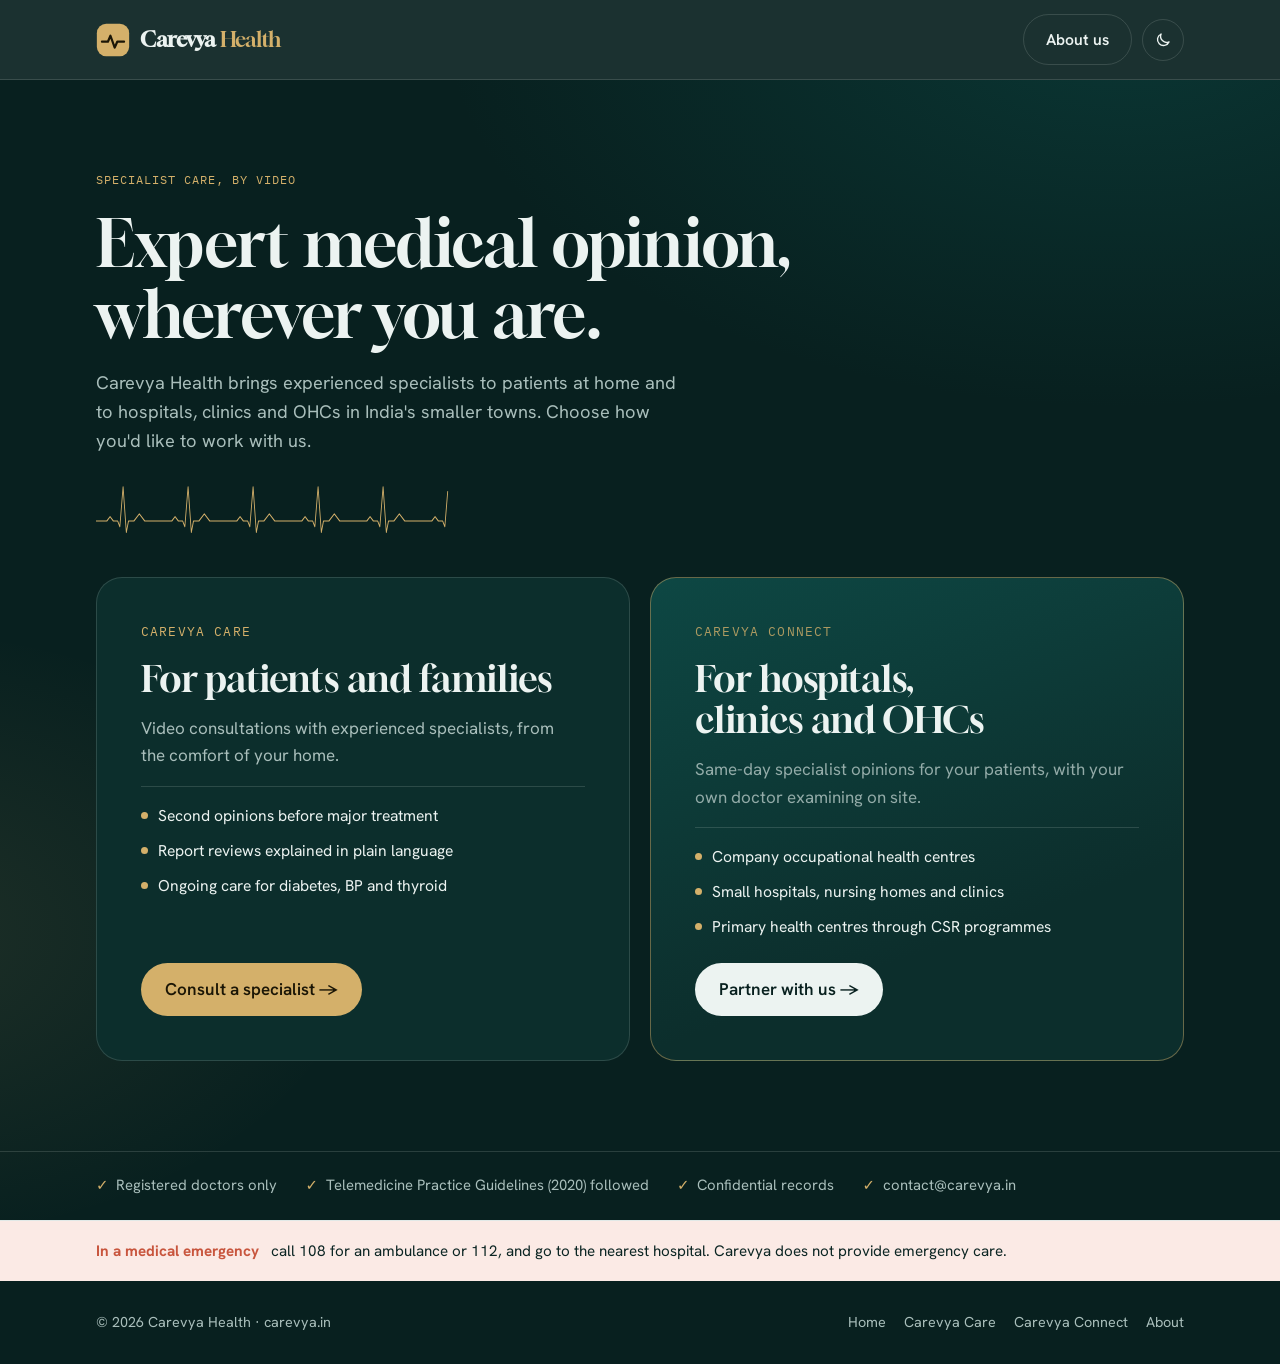
==== index.html @ 9365d1e3 "Add files via upload" ====
<!doctype html>
<html lang="en">
<head>
<meta charset="utf-8">
<meta name="viewport" content="width=device-width, initial-scale=1, viewport-fit=cover">
<title>Carevya Health</title>
<meta name="claude:viewport-fit-sides" content="cover">
<meta name="description" content="Specialist care by video, for patients and families (Carevya Care) and for hospitals, clinics and OHCs (Carevya Connect).">
<link rel="preconnect" href="https://fonts.googleapis.com">
<link rel="preconnect" href="https://fonts.gstatic.com" crossorigin>
<link rel="stylesheet" href="https://fonts.googleapis.com/css2?family=Gloock&family=Hanken+Grotesk:wght@400;500;600&family=IBM+Plex+Mono:wght@400;500&family=Mukta:wght@500&display=swap">
<link rel="stylesheet" href="styles.css">
<script>try{var t=localStorage.getItem("carevya-theme");if(t=="dark"||t=="light")document.documentElement.setAttribute("data-theme",t)}catch(e){}</script>
</head>
<body>
<header class="bar night">
  <div class="wrap">
    <a class="brand" href="index.html" aria-label="Carevya Health home">
      <svg class="brand-mark" viewBox="0 0 40 40" aria-hidden="true">
        <rect x="1" y="1" width="38" height="38" rx="11" fill="var(--accent)"/>
        <path d="M7 22h7l3-7 5 14 3-7h8" fill="none" stroke="var(--accent-ink)" stroke-width="2.6" stroke-linecap="round" stroke-linejoin="round"/>
      </svg>
      <span class="brand-name">Carevya <span>Health</span></span>
    </a>
    <div class="bar-actions">
      <a class="btn btn-ghost" href="about.html">About us</a>
      <button class="theme-btn" id="themeBtn" type="button" aria-label="Switch to dark mode" title="Switch to dark mode"><svg viewBox="0 0 24 24" width="18" height="18" aria-hidden="true"><path id="themeIcon" d="M20 14.5A8 8 0 0 1 9.5 4a8 8 0 1 0 10.5 10.5z" fill="none" stroke="currentColor" stroke-width="1.8" stroke-linejoin="round"/></svg></button>
    </div>
  </div>
</header>

<main id="top" class="night gate-main">
  <section class="gate-hero night">
    <div class="wrap">
      <p class="eyebrow">Specialist care, by video</p>
      <h1>Expert medical opinion, wherever you are.</h1>
      <p class="lede">Carevya Health brings experienced specialists to patients at home and to hospitals, clinics and OHCs in India's smaller towns. Choose how you'd like to work with us.</p>
      <svg class="trace" viewBox="0 0 960 84" preserveAspectRatio="none" aria-hidden="true"><path d="M0 56 l20 0 l6 -6 l6 6 l8 0 l4 8 l6 -56 l6 64 l4 -16 l10 0 l10 -10 l10 10 l30 0 l20 0 l6 -6 l6 6 l8 0 l4 8 l6 -56 l6 64 l4 -16 l10 0 l10 -10 l10 10 l30 0 l20 0 l6 -6 l6 6 l8 0 l4 8 l6 -56 l6 64 l4 -16 l10 0 l10 -10 l10 10 l30 0 l20 0 l6 -6 l6 6 l8 0 l4 8 l6 -56 l6 64 l4 -16 l10 0 l10 -10 l10 10 l30 0 l20 0 l6 -6 l6 6 l8 0 l4 8 l6 -56 l6 64 l4 -16 l10 0 l10 -10 l10 10 l30 0 l20 0 l6 -6 l6 6 l8 0 l4 8 l6 -56 l6 64 l4 -16 l10 0 l10 -10 l10 10 l30 0 l20 0 l6 -6 l6 6 l8 0 l4 8 l6 -56 l6 64 l4 -16 l10 0 l10 -10 l10 10 l30 0 l20 0 l6 -6 l6 6 l8 0 l4 8 l6 -56 l6 64 l4 -16 l10 0 l10 -10 l10 10 l30 0"/></svg>
    </div>
  </section>

  <section class="gate night" id="choose" aria-label="Choose a service">
    <div class="wrap">
      <a class="door" href="care.html">
        <span class="brandline">Carevya Care</span>
        <h2>For patients and families</h2>
        <p>Video consultations with experienced specialists, from the comfort of your home.</p>
        <ul>
          <li>Second opinions before major treatment</li>
          <li>Report reviews explained in plain language</li>
          <li>Ongoing care for diabetes, BP and thyroid</li>
        </ul>
        <div class="go"><span>Consult a specialist →</span></div>
      </a>
      <a class="door deep" href="connect.html">
        <span class="brandline">Carevya Connect</span>
        <h2>For hospitals, clinics and OHCs</h2>
        <p>Same-day specialist opinions for your patients, with your own doctor examining on site.</p>
        <ul>
          <li>Company occupational health centres</li>
          <li>Small hospitals, nursing homes and clinics</li>
          <li>Primary health centres through CSR programmes</li>
        </ul>
        <div class="go"><span>Partner with us →</span></div>
      </a>
    </div>
  </section>

  <section class="trust night" aria-label="Our standards">
    <div class="wrap">
      <span>Registered doctors only</span>
      <span>Telemedicine Practice Guidelines (2020) followed</span>
      <span>Confidential records</span>
      <span>contact@carevya.in</span>
    </div>
  </section>
</main>

<div class="emergency">
  <div class="wrap"><strong>In a medical emergency</strong> call 108 for an ambulance or 112, and go to the nearest hospital. Carevya does not provide emergency care.</div>
</div>
<footer class="night">
  <div class="wrap">
    <span>© <span id="yr">2026</span> Carevya Health · carevya.in</span>
    <nav aria-label="Footer"><a href="index.html">Home</a><a href="care.html">Carevya Care</a><a href="connect.html">Carevya Connect</a><a href="about.html">About</a></nav>
  </div>
</footer>
<script src="site.js"></script>
</body>
</html>
---- styles.css ----
/* Layout: midnight-emerald hero bands with brass details, porcelain content bands, 1120px column */
:root{
  --bg:#FFFFFF; --surface:#FFFFFF; --ink:#0B2523; --muted:#52686A; --line:#E1E9E7;
  --accent:#0E5C57; --accent-ink:#FFFFFF; --accent-soft:#E3EFEC;
  --gold:#B08A3E; --gold-soft:#F7F0E1;
  --warm:#C8553D; --warm-soft:#FBEAE5; --grid:#F2D3CD; --grid-strong:#E7B3AA;
  --night:#08201F; --night-2:#0C2E2C; --night-ink:#ECF3F1; --night-muted:#A9BEBB; --night-line:rgba(236,243,241,.14); --night-gold:#D4B06A;
  --display:"Gloock", "Georgia", "Times New Roman", serif;
  --body:"Hanken Grotesk", "Segoe UI", system-ui, -apple-system, sans-serif;
  --mono:"IBM Plex Mono", ui-monospace, "SFMono-Regular", Menlo, monospace;
  --deva:"Mukta", "Nirmala UI", "Noto Sans Devanagari", sans-serif;
  --radius:18px;
}
@media (prefers-color-scheme: dark){
  :root:not([data-theme="light"]){
    --bg:#071514; --surface:#0E2120; --ink:#E7F0EE; --muted:#9DB3B0; --line:#1F3634;
    --accent:#4FC1B4; --accent-ink:#04201D; --accent-soft:#11302D;
    --gold:#D4B06A; --gold-soft:#2A2416;
    --warm:#F08A73; --warm-soft:#3A2420; --grid:#2A2423; --grid-strong:#4A2E2A;
    --night:#041110; --night-2:#082120; --night-ink:#ECF3F1; --night-muted:#A9BEBB; --night-line:rgba(236,243,241,.12); --night-gold:#D4B06A;
    color-scheme:dark;
  }
}
:root[data-theme="dark"]{
  --bg:#071514; --surface:#0E2120; --ink:#E7F0EE; --muted:#9DB3B0; --line:#1F3634;
  --accent:#4FC1B4; --accent-ink:#04201D; --accent-soft:#11302D;
  --gold:#D4B06A; --gold-soft:#2A2416;
  --warm:#F08A73; --warm-soft:#3A2420; --grid:#2A2423; --grid-strong:#4A2E2A;
  --night:#041110; --night-2:#082120; --night-ink:#ECF3F1; --night-muted:#A9BEBB; --night-line:rgba(236,243,241,.12); --night-gold:#D4B06A;
  color-scheme:dark;
}
*,*::before,*::after{box-sizing:border-box}
html{scroll-behavior:smooth}
@media (prefers-reduced-motion: reduce){html{scroll-behavior:auto}}
body{background:var(--bg);color:var(--ink);font-family:var(--body);font-size:17px;line-height:1.6;-webkit-font-smoothing:antialiased}
body::before{content:"";position:fixed;inset:0 0 auto;height:env(safe-area-inset-top,0px);z-index:10;background:var(--bg)}
a{color:inherit}
:focus-visible{outline:2px solid var(--accent);outline-offset:3px;border-radius:6px}
.wrap{max-width:1120px;margin-inline:auto;padding-left:max(16px, env(safe-area-inset-left,0px));padding-right:max(16px, env(safe-area-inset-right,0px))}
h1,h2,h3{font-family:var(--display);line-height:1.12;margin:0;text-wrap:balance;letter-spacing:-.01em}
h1{font-size:clamp(2.1rem, 1.3rem + 3.4vw, 3.6rem);font-weight:750}
h2{font-size:clamp(1.65rem, 1.2rem + 1.8vw, 2.4rem);font-weight:650}
h3{font-size:1.18rem;font-weight:650}
p{margin:0}
.eyebrow{font-family:var(--mono);font-size:.78rem;letter-spacing:.08em;text-transform:uppercase;color:var(--accent)}
.lede{font-size:1.14rem;color:var(--muted);max-width:60ch}

/* Header */
header.bar{position:sticky;top:env(safe-area-inset-top,0px);z-index:20;background:color-mix(in srgb, var(--bg) 88%, transparent);backdrop-filter:blur(10px);-webkit-backdrop-filter:blur(10px);border-bottom:1px solid var(--line)}
.bar .wrap{display:flex;align-items:center;justify-content:space-between;gap:16px;padding-block:14px}
.brand{display:flex;align-items:center;gap:10px;text-decoration:none}
.brand-mark{width:34px;height:34px;flex:none}
.brand-name{font-family:var(--display);font-weight:750;font-size:1.3rem;letter-spacing:-.02em}
.brand-name span{color:var(--accent);font-weight:500}
nav.links{display:flex;gap:26px;align-items:center}
nav.links a{text-decoration:none;color:var(--muted);font-weight:500;font-size:.96rem}
nav.links a:hover{color:var(--ink)}
.btn{display:inline-flex;align-items:center;justify-content:center;gap:8px;font-family:var(--body);font-weight:600;font-size:.98rem;border-radius:999px;padding:12px 22px;text-decoration:none;border:1px solid transparent;cursor:pointer;transition:background .2s, color .2s, border-color .2s}
.btn-primary{background:var(--accent);color:var(--accent-ink)}
.btn-primary:hover{background:color-mix(in srgb, var(--accent) 86%, var(--ink))}
.btn-ghost{background:transparent;border-color:var(--line);color:var(--ink)}
.btn-ghost:hover{border-color:var(--accent);color:var(--accent)}
.menu-btn{display:none;background:none;border:1px solid var(--line);border-radius:10px;padding:8px 12px;color:var(--ink);font:inherit;font-size:.9rem;cursor:pointer}
@media (max-width: 860px){
  nav.links{display:none}
  .menu-btn{display:inline-block}
  .bar .btn{display:none}
  nav.links.open{display:flex;position:absolute;left:0;right:0;top:100%;flex-direction:column;align-items:flex-start;gap:4px;background:var(--surface);border-bottom:1px solid var(--line);padding:12px max(16px, env(safe-area-inset-right,0px)) 18px max(16px, env(safe-area-inset-left,0px))}
  nav.links.open a{padding:10px 0;font-size:1.05rem;width:100%}
}

/* Hero */
.hero{padding-block:clamp(40px, 6vw, 84px) clamp(48px, 7vw, 96px)}
.hero-grid{display:grid;grid-template-columns:1.05fr .95fr;gap:clamp(28px, 5vw, 64px);align-items:center}
.hero-copy{display:flex;flex-direction:column;gap:22px;min-width:0}
.hero-copy h1 em{font-style:normal;color:var(--accent)}
.deva{font-family:var(--deva);font-size:1.12rem;color:var(--warm);font-weight:500}
.hero-actions{display:flex;flex-wrap:wrap;gap:12px}
.hero-note{font-size:.92rem;color:var(--muted)}
.paper{position:relative;border-radius:22px;padding:clamp(18px, 3vw, 30px);
  background-color:var(--surface);
  background-image:
    linear-gradient(var(--grid-strong) 1px, transparent 1px),
    linear-gradient(90deg, var(--grid-strong) 1px, transparent 1px),
    linear-gradient(var(--grid) 1px, transparent 1px),
    linear-gradient(90deg, var(--grid) 1px, transparent 1px);
  background-size:40px 40px,40px 40px,8px 8px,8px 8px;
  border:1px solid var(--line);min-width:0}
.trace{display:block;width:100%;height:84px;margin-bottom:14px}
.trace path{fill:none;stroke:var(--warm);stroke-width:2;stroke-linejoin:round;stroke-linecap:round;stroke-dasharray:1400;stroke-dashoffset:0;animation:draw 2.4s ease-out}
@keyframes draw{from{stroke-dashoffset:1400}to{stroke-dashoffset:0}}
@media (prefers-reduced-motion: reduce){.trace path{animation:none}}
.paper-scale{position:absolute;top:14px;right:18px;font-family:var(--mono);font-size:.72rem;color:var(--muted);background:var(--surface);padding:2px 6px;border-radius:4px}
.consult{background:var(--surface);border:1px solid var(--line);border-radius:var(--radius);box-shadow:0 18px 40px -24px rgba(8,40,40,.35);overflow:hidden}
.consult-head{display:flex;justify-content:space-between;align-items:center;gap:10px;padding:14px 18px;border-bottom:1px solid var(--line);flex-wrap:wrap}
.live{display:inline-flex;align-items:center;gap:8px;font-family:var(--mono);font-size:.78rem;color:var(--muted)}
.dot{width:8px;height:8px;border-radius:50%;background:var(--warm);box-shadow:0 0 0 4px var(--warm-soft)}
.chip{display:inline-flex;align-items:center;gap:6px;font-size:.8rem;font-weight:600;padding:4px 10px;border-radius:999px;background:var(--accent-soft);color:var(--accent)}
.consult-body{padding:16px 18px;display:grid;gap:14px}
.site{display:flex;justify-content:space-between;gap:12px;flex-wrap:wrap}
.site b{font-weight:600}
.site small{color:var(--muted);font-size:.86rem}
.vitals{display:grid;grid-template-columns:repeat(4, minmax(0,1fr));gap:8px}
.vital{border:1px solid var(--line);border-radius:10px;padding:8px 10px;min-width:0}
.vital span{display:block;font-size:.72rem;color:var(--muted);text-transform:uppercase;letter-spacing:.06em}
.vital strong{font-family:var(--mono);font-weight:500;font-size:1.02rem;font-variant-numeric:tabular-nums}
.vital strong i{font-style:normal;font-size:.72rem;color:var(--muted);margin-left:2px}
.vital.flag{border-color:color-mix(in srgb, var(--warm) 55%, var(--line));background:var(--warm-soft)}
.attach{display:flex;justify-content:space-between;align-items:center;gap:10px;font-size:.92rem;border-top:1px dashed var(--line);padding-top:12px;flex-wrap:wrap}
.attach code{font-family:var(--mono);font-size:.82rem;color:var(--muted)}
.joining{display:flex;align-items:center;gap:12px;background:var(--accent-soft);border-radius:10px;padding:10px 12px}
.avatar{width:36px;height:36px;border-radius:50%;background:var(--accent);color:var(--accent-ink);display:grid;place-items:center;font-family:var(--display);font-weight:650;flex:none}
.joining p{font-size:.92rem}
.joining .t{margin-left:auto;font-family:var(--mono);font-size:.9rem;color:var(--accent);font-variant-numeric:tabular-nums}
.example-tag{margin-top:10px;font-size:.8rem;color:var(--muted);text-align:right}
@media (max-width: 900px){.hero-grid{grid-template-columns:1fr}}
@media (max-width: 460px){.vitals{grid-template-columns:repeat(2, minmax(0,1fr))}}

/* Sections */
section.band{padding-block:clamp(56px, 8vw, 104px);border-top:1px solid var(--line)}
.section-head{display:flex;flex-direction:column;gap:12px;margin-bottom:clamp(28px, 4vw, 44px);max-width:720px}
.who{display:grid;grid-template-columns:repeat(3, minmax(0,1fr));gap:20px}
.who article{background:var(--surface);border:1px solid var(--line);border-radius:var(--radius);padding:24px;display:flex;flex-direction:column;gap:10px;min-width:0}
.who .tag{font-family:var(--mono);font-size:.76rem;color:var(--warm);text-transform:uppercase;letter-spacing:.07em}
.who p{color:var(--muted);font-size:.98rem}
.who ul{margin:4px 0 0;padding-left:18px;color:var(--ink);font-size:.95rem;display:grid;gap:4px}
@media (max-width: 860px){.who{grid-template-columns:1fr}}

.steps{list-style:none;margin:0;padding:0;display:grid;grid-template-columns:repeat(4, minmax(0,1fr));gap:0;counter-reset:s;border-top:2px solid var(--ink)}
.steps li{padding:22px 22px 6px 0;display:flex;flex-direction:column;gap:8px;counter-increment:s;min-width:0}
.steps li::before{content:"Step " counter(s);font-family:var(--mono);font-size:.78rem;color:var(--accent);letter-spacing:.06em;text-transform:uppercase}
.steps p{color:var(--muted);font-size:.96rem}
@media (max-width: 860px){.steps{grid-template-columns:1fr 1fr;row-gap:12px}}
@media (max-width: 520px){.steps{grid-template-columns:1fr}}

.spec-wrap{display:grid;grid-template-columns:1fr 1.2fr;gap:clamp(28px, 5vw, 64px);align-items:start}
.spec-list{display:flex;flex-wrap:wrap;gap:10px}
.spec-list li{list-style:none;border:1px solid var(--line);background:var(--surface);border-radius:999px;padding:9px 16px;font-weight:500;font-size:.96rem}
.spec-list{margin:0;padding:0}
.assure{display:grid;gap:14px;margin-top:6px}
.assure div{display:flex;gap:12px;align-items:flex-start}
.tick{flex:none;width:22px;height:22px;border-radius:50%;background:var(--accent-soft);color:var(--accent);display:grid;place-items:center;font-size:.8rem;font-weight:700;margin-top:2px}
.assure p{color:var(--muted);font-size:.97rem}
.assure b{color:var(--ink);font-weight:600}
@media (max-width: 860px){.spec-wrap{grid-template-columns:1fr}}

.plans{display:grid;grid-template-columns:repeat(3, minmax(0,1fr));gap:20px}
.plan{border:1px solid var(--line);border-radius:var(--radius);padding:26px;display:flex;flex-direction:column;gap:14px;background:var(--surface);min-width:0}
.plan.feature{border-color:var(--accent);box-shadow:0 0 0 1px var(--accent) inset}
.plan .for{font-size:.92rem;color:var(--muted)}
.plan ul{margin:0;padding-left:18px;display:grid;gap:6px;font-size:.95rem;flex:1}
.plan .price{font-family:var(--mono);font-size:.86rem;color:var(--muted);border-top:1px solid var(--line);padding-top:12px}
@media (max-width: 860px){.plans{grid-template-columns:1fr}}

.centre{background:var(--accent);color:var(--accent-ink);border-top:none}
.centre .eyebrow{color:var(--accent-ink);opacity:.8}
.centre-grid{display:grid;grid-template-columns:1.1fr .9fr;gap:clamp(28px, 5vw, 64px);align-items:start}
.centre p.lede{color:var(--accent-ink);opacity:.86}
.centre-list{list-style:none;margin:0;padding:0;display:grid;gap:0;border-top:1px solid color-mix(in srgb, var(--accent-ink) 30%, transparent)}
.centre-list li{display:flex;justify-content:space-between;gap:16px;padding:14px 0;border-bottom:1px solid color-mix(in srgb, var(--accent-ink) 30%, transparent);font-weight:500}
.centre-list li span{opacity:.75;font-weight:400;text-align:right}
.centre .note{margin-top:18px;font-size:.92rem;opacity:.86}
.centre .deva{color:var(--accent-ink);opacity:.9}
.btn-light{background:var(--accent-ink);color:var(--accent)}
.btn-light:hover{background:color-mix(in srgb, var(--accent-ink) 88%, var(--accent))}
.centre :focus-visible{outline-color:var(--accent-ink)}
.hero-note a{color:var(--accent);font-weight:600}
@media (max-width: 860px){.centre-grid{grid-template-columns:1fr}}

.faq{display:grid;gap:0;border-top:1px solid var(--line);max-width:820px}
.faq details{border-bottom:1px solid var(--line);padding:18px 0}
.faq summary{cursor:pointer;font-weight:600;font-size:1.04rem;list-style:none;display:flex;justify-content:space-between;gap:16px}
.faq summary::-webkit-details-marker{display:none}
.faq summary::after{content:"+";font-family:var(--mono);color:var(--accent);font-size:1.2rem;line-height:1}
.faq details[open] summary::after{content:"–"}
.faq p{color:var(--muted);margin-top:10px;max-width:68ch}

.contact-grid{display:grid;grid-template-columns:.9fr 1.1fr;gap:clamp(28px, 5vw, 64px);align-items:start}
.reach{display:grid;gap:18px}
.reach .line{display:flex;flex-direction:column;gap:4px}
.reach .line span{font-size:.82rem;color:var(--muted);text-transform:uppercase;letter-spacing:.07em;font-family:var(--mono)}
.reach .line strong{font-size:1.12rem;font-weight:600;user-select:all}
form.enquiry{background:var(--surface);border:1px solid var(--line);border-radius:var(--radius);padding:clamp(20px, 3vw, 30px);display:grid;grid-template-columns:1fr 1fr;gap:16px;min-width:0}
.field{display:flex;flex-direction:column;gap:6px;min-width:0}
.field.full{grid-column:1 / -1}
label{font-size:.88rem;font-weight:600}
input,select,textarea{font:inherit;font-size:.98rem;color:var(--ink);background:var(--bg);border:1px solid var(--line);border-radius:10px;padding:11px 12px;width:100%}
textarea{min-height:96px;resize:vertical}
input:focus,select:focus,textarea:focus{outline:none;border-color:var(--accent);box-shadow:0 0 0 3px var(--accent-soft)}
.form-foot{grid-column:1 / -1;display:flex;flex-wrap:wrap;align-items:center;gap:12px;justify-content:space-between}
.form-foot small{color:var(--muted);font-size:.85rem;max-width:42ch}
.result{grid-column:1 / -1;border:1px dashed var(--accent);border-radius:10px;padding:16px;display:grid;gap:12px;background:var(--accent-soft)}
.result pre{margin:0;white-space:pre-wrap;font-family:var(--mono);font-size:.84rem;color:var(--ink)}
.result .row{display:flex;flex-wrap:wrap;gap:10px}
.err{color:var(--warm);font-size:.88rem;grid-column:1 / -1}
@media (max-width: 860px){.contact-grid{grid-template-columns:1fr}}
@media (max-width: 520px){form.enquiry{grid-template-columns:1fr}}

.emergency{background:var(--warm-soft);border-top:1px solid var(--line)}
.emergency .wrap{padding-block:18px;display:flex;gap:12px;align-items:center;flex-wrap:wrap;font-size:.95rem}
.emergency strong{color:var(--warm)}
footer{border-top:1px solid var(--line)}
footer .wrap{padding-block:30px;display:flex;justify-content:space-between;gap:16px;flex-wrap:wrap;color:var(--muted);font-size:.9rem}
footer nav{display:flex;gap:18px;flex-wrap:wrap}
footer a{text-decoration:none}
footer a:hover{color:var(--ink)}
.switch{font-weight:600;color:var(--ink)!important;border:1px solid var(--line);border-radius:999px;padding:6px 14px}
.switch:hover{border-color:var(--accent);color:var(--accent)!important}
@media (max-width: 860px){nav.links.open .switch{border:none;padding:10px 0}}
/* Base reset so the pages also work on any host */
body{margin:0}
[hidden]{display:none!important}
img{max-width:100%}

/* Gateway page */
.gate-hero{padding-block:clamp(44px, 7vw, 96px) clamp(24px, 3vw, 36px);text-align:left}
.gate-hero .wrap{display:flex;flex-direction:column;gap:18px}
.gate-hero h1{font-size:clamp(2.3rem, 1.4rem + 3.8vw, 4rem);max-width:15ch}
.gate-hero .trace{height:60px;margin:6px 0 0;max-width:520px}
.gate{padding-block:0 clamp(48px, 7vw, 96px)}
.gate .wrap{display:grid;grid-template-columns:1fr 1fr;gap:20px}
.door{position:relative;display:flex;flex-direction:column;gap:16px;padding:clamp(26px, 4vw, 44px);border-radius:24px;border:1px solid var(--line);background:var(--surface);text-decoration:none;color:var(--ink);transition:transform .25s ease, box-shadow .25s ease, border-color .25s ease;min-width:0}
.door:hover{transform:translateY(-3px);box-shadow:0 24px 50px -30px rgba(8,40,40,.45);border-color:var(--accent)}
@media (prefers-reduced-motion: reduce){.door{transition:none}.door:hover{transform:none}}
.door .brandline{font-family:var(--mono);font-size:.8rem;letter-spacing:.09em;text-transform:uppercase;color:var(--accent)}
.door h2{font-size:clamp(1.6rem, 1.2rem + 1.6vw, 2.3rem)}
.door p{color:var(--muted);max-width:44ch}
.door ul{list-style:none;margin:0;padding:0;display:grid;gap:10px;border-top:1px solid var(--line);padding-top:16px}
.door li{display:flex;gap:10px;align-items:flex-start;font-size:.98rem}
.door li::before{content:"";flex:none;width:7px;height:7px;border-radius:50%;background:var(--accent);margin-top:9px}
.door .go{margin-top:auto;padding-top:8px}
.door .go span{display:inline-flex;align-items:center;gap:10px;font-weight:600;background:var(--accent);color:var(--accent-ink);border-radius:999px;padding:13px 24px}
.door.deep{background:var(--accent);color:var(--accent-ink);border-color:var(--accent)}
.door.deep .brandline{color:var(--accent-ink);opacity:.8}
.door.deep p{color:var(--accent-ink);opacity:.86}
.door.deep ul{border-top-color:color-mix(in srgb, var(--accent-ink) 30%, transparent)}
.door.deep li::before{background:var(--accent-ink)}
.door.deep .go span{background:var(--accent-ink);color:var(--accent)}
.door.deep:hover{border-color:var(--accent-ink)}
.door.deep:focus-visible{outline-color:var(--ink)}
.trust{border-top:1px solid var(--line)}
.trust .wrap{padding-block:22px;display:flex;flex-wrap:wrap;gap:12px 28px;color:var(--muted);font-size:.93rem}
.trust span{display:inline-flex;gap:8px;align-items:center}
.trust span::before{content:"✓";color:var(--accent);font-weight:700}
@media (max-width: 820px){.gate .wrap{grid-template-columns:1fr}}

/* ---------- Premium layer ---------- */
h1,h2{font-weight:400;letter-spacing:-.005em}
h3{font-family:var(--body);font-weight:600;letter-spacing:0}
.eyebrow{color:var(--gold)}
.night{background:var(--night);color:var(--night-ink)}
.night .eyebrow{color:var(--night-gold)}
.night .lede,.night .hero-note{color:var(--night-muted)}
.night .hero-note a{color:var(--night-gold)}
.night h1 em{color:var(--night-gold);font-style:normal}
.night .btn-primary{background:var(--night-gold);color:#1B1606}
.night .btn-primary:hover{background:color-mix(in srgb, var(--night-gold) 85%, #fff)}
.night .btn-ghost{border-color:var(--night-line);color:var(--night-ink)}
.night .btn-ghost:hover{border-color:var(--night-gold);color:var(--night-gold)}
.night :focus-visible{outline-color:var(--night-gold)}
header.bar.night{background:color-mix(in srgb, var(--night) 92%, transparent);border-bottom-color:var(--night-line)}
body::before{background:var(--night)}
header.bar.night .brand-name span{color:var(--night-gold)}
header.bar.night nav.links a{color:var(--night-muted)}
header.bar.night nav.links a:hover{color:var(--night-ink)}
header.bar.night .menu-btn{border-color:var(--night-line);color:var(--night-ink)}
header.bar.night .switch{color:var(--night-ink)!important;border-color:var(--night-line)}
header.bar.night .switch:hover{border-color:var(--night-gold);color:var(--night-gold)!important}
@media (max-width: 860px){header.bar.night nav.links.open{background:var(--night);border-bottom-color:var(--night-line)}}
.brand-mark rect{fill:var(--night-gold)}
.brand-mark path{stroke:#1B1606}
section.hero.night,.gate-hero.night,.gate.night{background:
  radial-gradient(1100px 520px at 85% -10%, color-mix(in srgb, var(--accent) 38%, transparent), transparent 60%),
  radial-gradient(700px 400px at -10% 110%, color-mix(in srgb, var(--night-gold) 12%, transparent), transparent 60%),
  var(--night)}
.gate.night{background:var(--night)}
.night .trace path{stroke:var(--night-gold);stroke-width:1.6}
.paper{border-color:transparent;box-shadow:0 30px 70px -30px rgba(0,0,0,.55)}
.consult{box-shadow:none}
.who article,.plan{border-radius:var(--radius);box-shadow:0 1px 0 var(--line), 0 18px 40px -34px rgba(8,40,40,.35)}
.who .tag{color:var(--gold)}
.plan.feature{border-color:var(--gold);box-shadow:0 0 0 1px var(--gold) inset, 0 24px 50px -36px rgba(8,40,40,.45)}
.plan.feature h3::after{content:"Most chosen";margin-left:10px;font-family:var(--mono);font-size:.68rem;letter-spacing:.08em;text-transform:uppercase;color:var(--gold);vertical-align:middle}
.steps{border-top:1px solid var(--gold)}
.steps li::before{color:var(--gold)}
.tick{background:var(--gold-soft);color:var(--gold)}
.spec-list li{border-color:var(--line);box-shadow:0 1px 0 var(--line)}
.faq summary::after{color:var(--gold)}
.chip{background:var(--gold-soft);color:var(--gold)}
.door{border-radius:26px}
.gate.night .door{background:var(--night-2);border-color:var(--night-line);color:var(--night-ink)}
.gate.night .door p{color:var(--night-muted)}
.gate.night .door .brandline{color:var(--night-gold)}
.gate.night .door ul{border-top-color:var(--night-line)}
.gate.night .door li::before{background:var(--night-gold)}
.gate.night .door .go span{background:var(--night-gold);color:#1B1606}
.gate.night .door:hover{border-color:var(--night-gold);box-shadow:0 30px 60px -30px rgba(0,0,0,.6)}
.gate.night .door.deep{background:linear-gradient(160deg, color-mix(in srgb, var(--accent) 55%, var(--night-2)), var(--night-2) 70%);border-color:color-mix(in srgb, var(--night-gold) 45%, transparent)}
.gate.night .door.deep .go span{background:var(--night-ink);color:var(--night)}
.trust.night{border-top-color:var(--night-line)}
.trust.night span{color:var(--night-muted)}
.trust.night span::before{color:var(--night-gold)}
.emergency{background:var(--warm-soft)}
footer.night{border-top:none}
footer.night .wrap{color:var(--night-muted)}
footer.night a:hover{color:var(--night-ink)}
.paper{color:var(--ink)}
.gate-hero h1{max-width:19ch}
.gate-main{background:
  radial-gradient(1100px 620px at 88% -5%, color-mix(in srgb, var(--accent) 36%, transparent), transparent 62%),
  radial-gradient(800px 500px at -10% 75%, color-mix(in srgb, var(--night-gold) 11%, transparent), transparent 62%),
  var(--night)}
.gate-main section.night{background:transparent}
.bar-actions{display:flex;align-items:center;gap:10px}
.theme-btn{width:42px;height:42px;border-radius:50%;display:grid;place-items:center;border:1px solid var(--line);background:transparent;color:var(--ink);cursor:pointer;flex:none;transition:border-color .2s,color .2s}
.theme-btn:hover{border-color:var(--gold);color:var(--gold)}
header.bar.night .theme-btn{border-color:var(--night-line);color:var(--night-ink)}
header.bar.night .theme-btn:hover{border-color:var(--night-gold);color:var(--night-gold)}
@media (max-width: 860px){.bar-actions .btn-ghost{display:none}}
.plans:has(> .plan:nth-child(2):last-child){grid-template-columns:repeat(2, minmax(0,1fr))}
@media (max-width: 860px){.plans:has(> .plan:nth-child(2):last-child){grid-template-columns:1fr}}
#principles .who{grid-template-columns:repeat(auto-fit, minmax(200px, 1fr))}
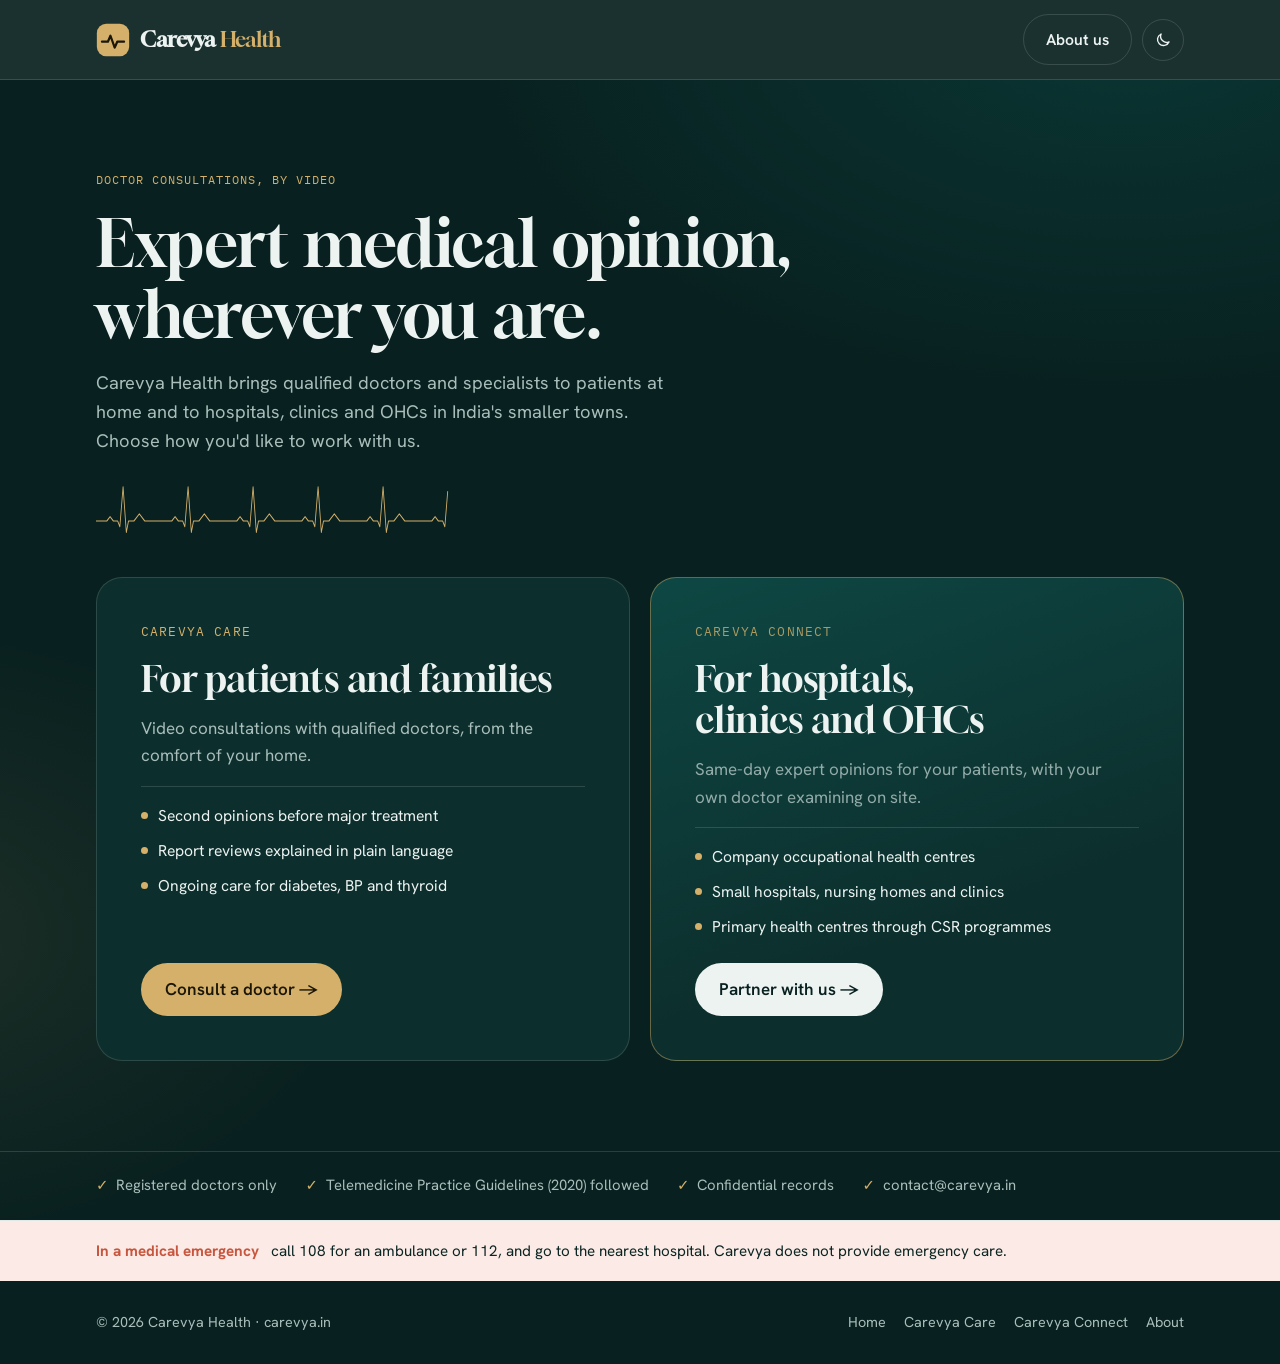
==== commit f77b4245: "Add files via upload" ====
--- a/index.html
+++ b/index.html
@@ -5,7 +5,7 @@
 <meta name="viewport" content="width=device-width, initial-scale=1, viewport-fit=cover">
 <title>Carevya Health</title>
 <meta name="claude:viewport-fit-sides" content="cover">
-<meta name="description" content="Specialist care by video, for patients and families (Carevya Care) and for hospitals, clinics and OHCs (Carevya Connect).">
+<meta name="description" content="Doctor consultations by video, for patients and families (Carevya Care) and for hospitals, clinics and OHCs (Carevya Connect).">
 <link rel="preconnect" href="https://fonts.googleapis.com">
 <link rel="preconnect" href="https://fonts.gstatic.com" crossorigin>
 <link rel="stylesheet" href="https://fonts.googleapis.com/css2?family=Gloock&family=Hanken+Grotesk:wght@400;500;600&family=IBM+Plex+Mono:wght@400;500&family=Mukta:wght@500&display=swap">
@@ -32,9 +32,9 @@
 <main id="top" class="night gate-main">
   <section class="gate-hero night">
     <div class="wrap">
-      <p class="eyebrow">Specialist care, by video</p>
+      <p class="eyebrow">Doctor consultations, by video</p>
       <h1>Expert medical opinion, wherever you are.</h1>
-      <p class="lede">Carevya Health brings experienced specialists to patients at home and to hospitals, clinics and OHCs in India's smaller towns. Choose how you'd like to work with us.</p>
+      <p class="lede">Carevya Health brings qualified doctors and specialists to patients at home and to hospitals, clinics and OHCs in India's smaller towns. Choose how you'd like to work with us.</p>
       <svg class="trace" viewBox="0 0 960 84" preserveAspectRatio="none" aria-hidden="true"><path d="M0 56 l20 0 l6 -6 l6 6 l8 0 l4 8 l6 -56 l6 64 l4 -16 l10 0 l10 -10 l10 10 l30 0 l20 0 l6 -6 l6 6 l8 0 l4 8 l6 -56 l6 64 l4 -16 l10 0 l10 -10 l10 10 l30 0 l20 0 l6 -6 l6 6 l8 0 l4 8 l6 -56 l6 64 l4 -16 l10 0 l10 -10 l10 10 l30 0 l20 0 l6 -6 l6 6 l8 0 l4 8 l6 -56 l6 64 l4 -16 l10 0 l10 -10 l10 10 l30 0 l20 0 l6 -6 l6 6 l8 0 l4 8 l6 -56 l6 64 l4 -16 l10 0 l10 -10 l10 10 l30 0 l20 0 l6 -6 l6 6 l8 0 l4 8 l6 -56 l6 64 l4 -16 l10 0 l10 -10 l10 10 l30 0 l20 0 l6 -6 l6 6 l8 0 l4 8 l6 -56 l6 64 l4 -16 l10 0 l10 -10 l10 10 l30 0 l20 0 l6 -6 l6 6 l8 0 l4 8 l6 -56 l6 64 l4 -16 l10 0 l10 -10 l10 10 l30 0"/></svg>
     </div>
   </section>
@@ -44,18 +44,18 @@
       <a class="door" href="care.html">
         <span class="brandline">Carevya Care</span>
         <h2>For patients and families</h2>
-        <p>Video consultations with experienced specialists, from the comfort of your home.</p>
+        <p>Video consultations with qualified doctors, from the comfort of your home.</p>
         <ul>
           <li>Second opinions before major treatment</li>
           <li>Report reviews explained in plain language</li>
           <li>Ongoing care for diabetes, BP and thyroid</li>
         </ul>
-        <div class="go"><span>Consult a specialist →</span></div>
+        <div class="go"><span>Consult a doctor →</span></div>
       </a>
       <a class="door deep" href="connect.html">
         <span class="brandline">Carevya Connect</span>
         <h2>For hospitals, clinics and OHCs</h2>
-        <p>Same-day specialist opinions for your patients, with your own doctor examining on site.</p>
+        <p>Same-day expert opinions for your patients, with your own doctor examining on site.</p>
         <ul>
           <li>Company occupational health centres</li>
           <li>Small hospitals, nursing homes and clinics</li>
--- a/styles.css
+++ b/styles.css
@@ -320,3 +320,7 @@
 .plans:has(> .plan:nth-child(2):last-child){grid-template-columns:repeat(2, minmax(0,1fr))}
 @media (max-width: 860px){.plans:has(> .plan:nth-child(2):last-child){grid-template-columns:1fr}}
 #principles .who{grid-template-columns:repeat(auto-fit, minmax(200px, 1fr))}
+.plans.doctors{grid-template-columns:repeat(auto-fill, minmax(260px, 1fr))}
+.plan .eyebrow{margin:0}
+.plan ul{align-content:start}
+.plan .price a{color:var(--accent);text-decoration:none;font-weight:500}.plan .price a:hover{text-decoration:underline}
